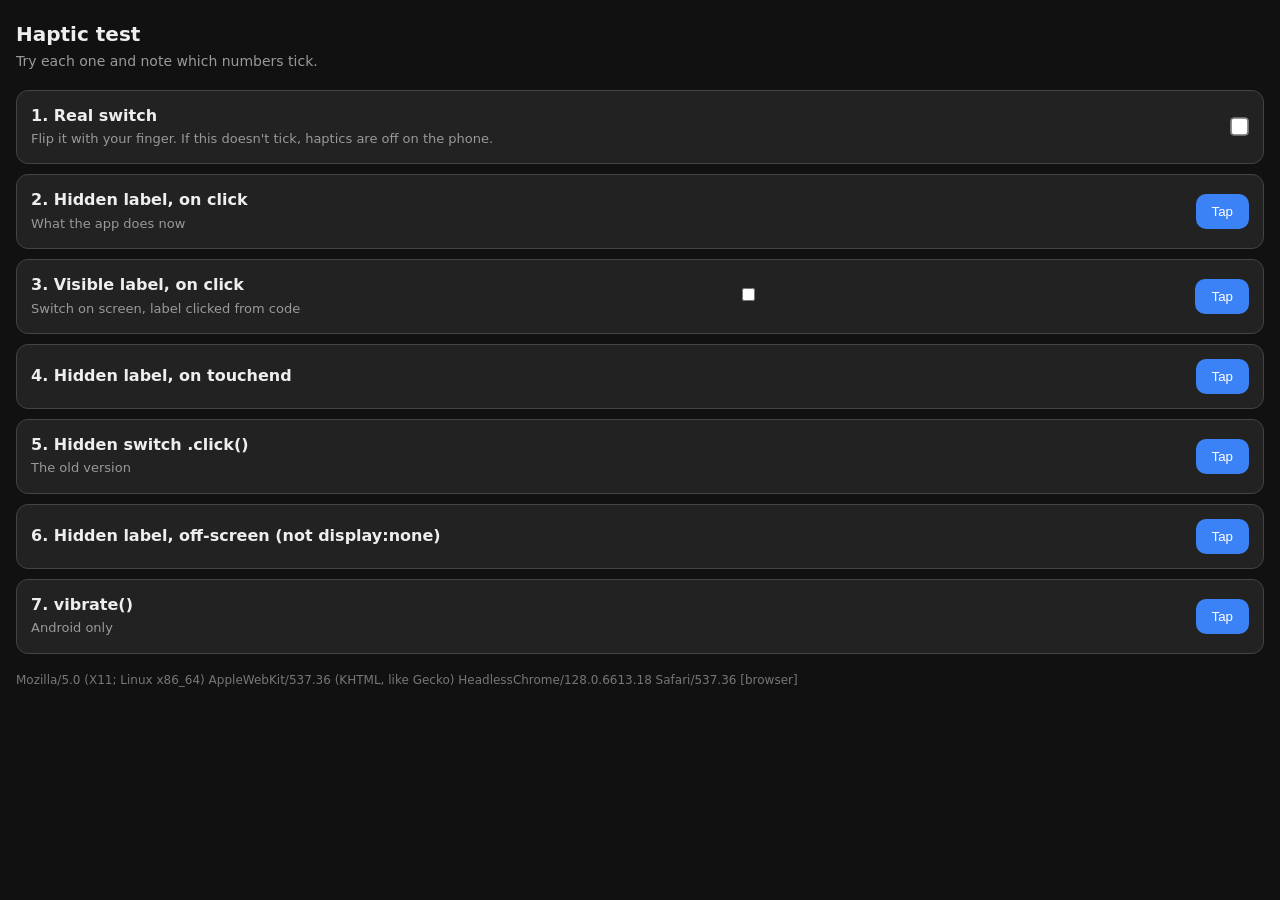
==== haptic-test.html @ cba51b95 "Haptic test page Co-Authored-By: Claude Opus 5.5 <noreply@anthropic.com>" ====
<!doctype html>
<html lang="en">
<head>
<meta charset="utf-8">
<meta name="viewport" content="width=device-width, initial-scale=1, maximum-scale=1, user-scalable=no">
<title>Haptic Test</title>
<style>
  :root { --bg: #111; --ink: #eee; --card: #222; --line: #444; }
  body { margin: 0; padding: 20px 16px 60px; background: var(--bg); color: var(--ink);
         font: 16px/1.4 -apple-system, system-ui, sans-serif; }
  h1 { font-size: 20px; margin: 0 0 4px; }
  p.sub { margin: 0 0 18px; color: #999; font-size: 14px; }
  .row { display: flex; align-items: center; justify-content: space-between; gap: 12px;
         background: var(--card); border: 1px solid var(--line); border-radius: 12px;
         padding: 14px; margin-bottom: 10px; }
  .row b { display: block; }
  .row i { font-style: normal; color: #999; font-size: 13px; }
  button { font: 600 15px inherit; padding: 10px 16px; border-radius: 10px; border: 0;
           background: #3b82f6; color: #fff; flex-shrink: 0; }
  #ua { color: #777; font-size: 12px; margin-top: 18px; word-break: break-all; }
</style>
</head>
<body>
<h1>Haptic test</h1>
<p class="sub">Try each one and note which numbers tick.</p>

<div class="row"><span><b>1. Real switch</b><i>Flip it with your finger. If this doesn't tick, haptics are off on the phone.</i></span>
  <input type="checkbox" switch style="transform:scale(1.4)"></div>

<div class="row"><span><b>2. Hidden label, on click</b><i>What the app does now</i></span>
  <button id="t2">Tap</button></div>

<div class="row"><span><b>3. Visible label, on click</b><i>Switch on screen, label clicked from code</i></span>
  <label id="l3"><input type="checkbox" switch></label><button id="t3">Tap</button></div>

<div class="row"><span><b>4. Hidden label, on touchend</b></span>
  <button id="t4">Tap</button></div>

<div class="row"><span><b>5. Hidden switch .click()</b><i>The old version</i></span>
  <button id="t5">Tap</button></div>

<div class="row"><span><b>6. Hidden label, off-screen (not display:none)</b></span>
  <button id="t6">Tap</button></div>

<div class="row"><span><b>7. vibrate()</b><i>Android only</i></span>
  <button id="t7">Tap</button></div>

<div id="ua"></div>
<script>
  document.getElementById('ua').textContent = navigator.userAgent +
    (navigator.standalone ? '  [home screen]' : '  [browser]');
  function hiddenLabel(style) {
    const lb = document.createElement('label');
    lb.setAttribute('aria-hidden', 'true'); lb.style.cssText = style;
    lb.innerHTML = '<input type="checkbox" switch>';
    document.body.appendChild(lb);
    lb.click(); lb.remove();
  }
  t2.onclick = () => hiddenLabel('display:none');
  t3.onclick = () => l3.click();
  t4.addEventListener('touchend', () => hiddenLabel('display:none'));
  t5.onclick = () => { const i = document.createElement('input'); i.type = 'checkbox';
    i.setAttribute('switch', ''); i.style.cssText = 'position:fixed;opacity:0;left:-9px';
    document.body.appendChild(i); i.click(); i.remove(); };
  t6.onclick = () => hiddenLabel('position:fixed;left:-100px;top:0;opacity:0.01');
  t7.onclick = () => { if (navigator.vibrate) navigator.vibrate(30); else t7.textContent = 'n/a'; };
</script>
</body>
</html>
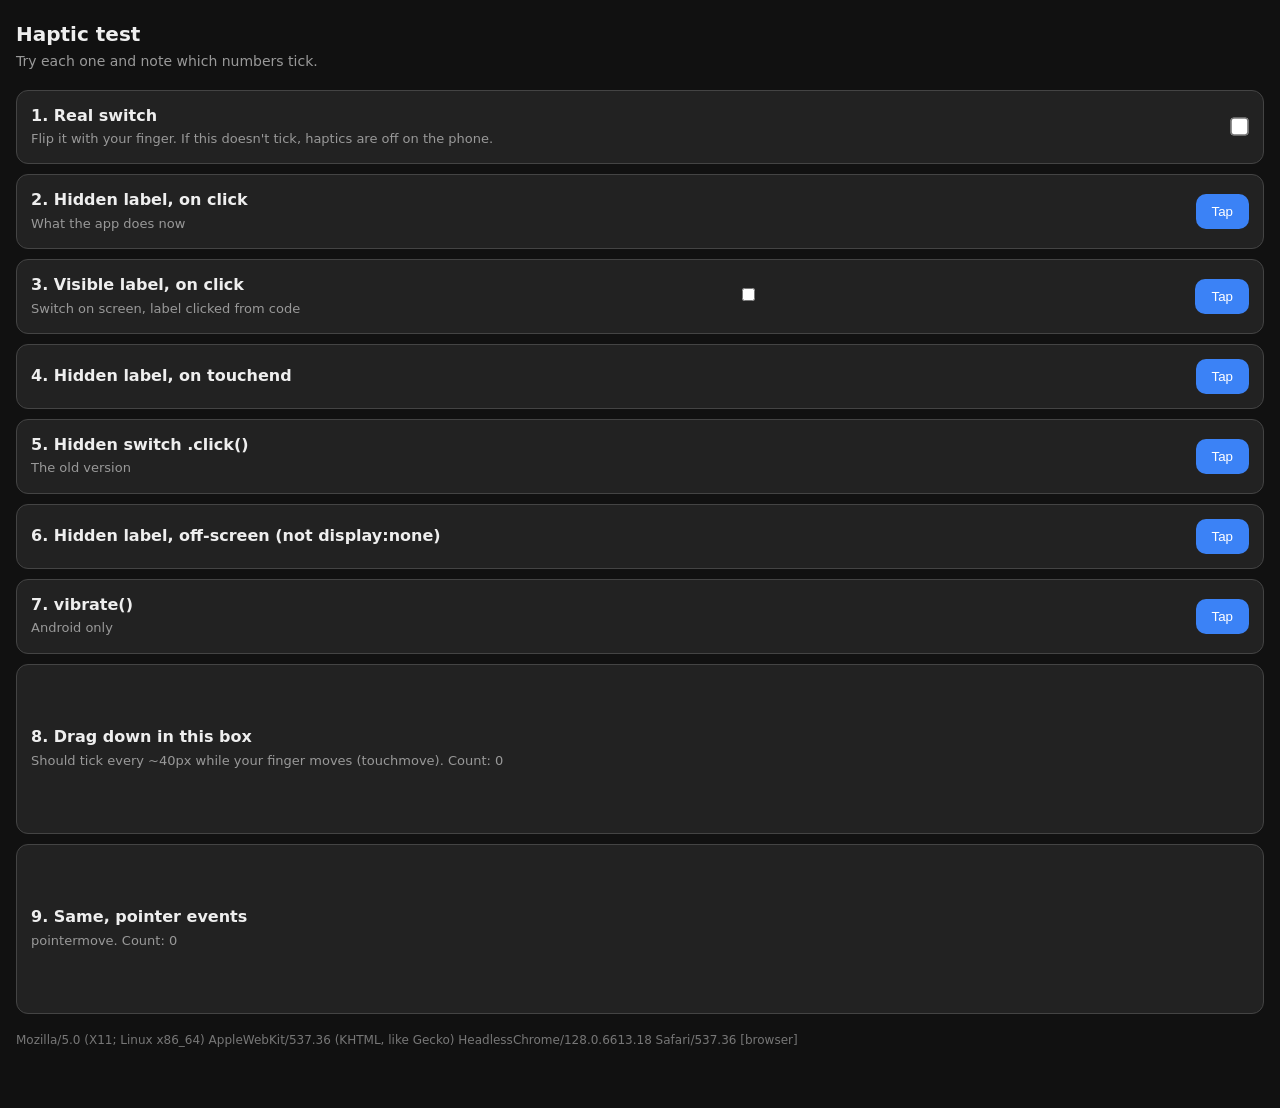
==== commit 7d66a8ab: "0.20: haptic on Back; drag rows in haptic test Co-Authored-By: Claude Opus 5.5 <noreply@anthropic.co" ====
--- a/haptic-test.html
+++ b/haptic-test.html
@@ -45,6 +45,10 @@
 <div class="row"><span><b>7. vibrate()</b><i>Android only</i></span>
   <button id="t7">Tap</button></div>
 
+<div class="row" id="drag8" style="height:140px;touch-action:none"><span><b>8. Drag down in this box</b><i>Should tick every ~40px while your finger moves (touchmove). Count: <span id="c8">0</span></i></span></div>
+
+<div class="row" id="drag9" style="height:140px;touch-action:none"><span><b>9. Same, pointer events</b><i>pointermove. Count: <span id="c9">0</span></i></span></div>
+
 <div id="ua"></div>
 <script>
   document.getElementById('ua').textContent = navigator.userAgent +
@@ -63,6 +67,18 @@
     i.setAttribute('switch', ''); i.style.cssText = 'position:fixed;opacity:0;left:-9px';
     document.body.appendChild(i); i.click(); i.remove(); };
   t6.onclick = () => hiddenLabel('position:fixed;left:-100px;top:0;opacity:0.01');
+  function dragTest(el, cnt, down, move) {
+    let y0 = null, n = 0;
+    el.addEventListener(down, e => { y0 = (e.touches ? e.touches[0] : e).clientY; });
+    el.addEventListener(move, e => {
+      if (y0 == null) return;
+      const y = (e.touches ? e.touches[0] : e).clientY;
+      if (Math.abs(y - y0) >= 40) { y0 = y; cnt.textContent = ++n; hiddenLabel('display:none'); }
+    }, { passive: false });
+    el.addEventListener(down === 'touchstart' ? 'touchend' : 'pointerup', () => { y0 = null; });
+  }
+  dragTest(drag8, c8, 'touchstart', 'touchmove');
+  dragTest(drag9, c9, 'pointerdown', 'pointermove');
   t7.onclick = () => { if (navigator.vibrate) navigator.vibrate(30); else t7.textContent = 'n/a'; };
 </script>
 </body>
